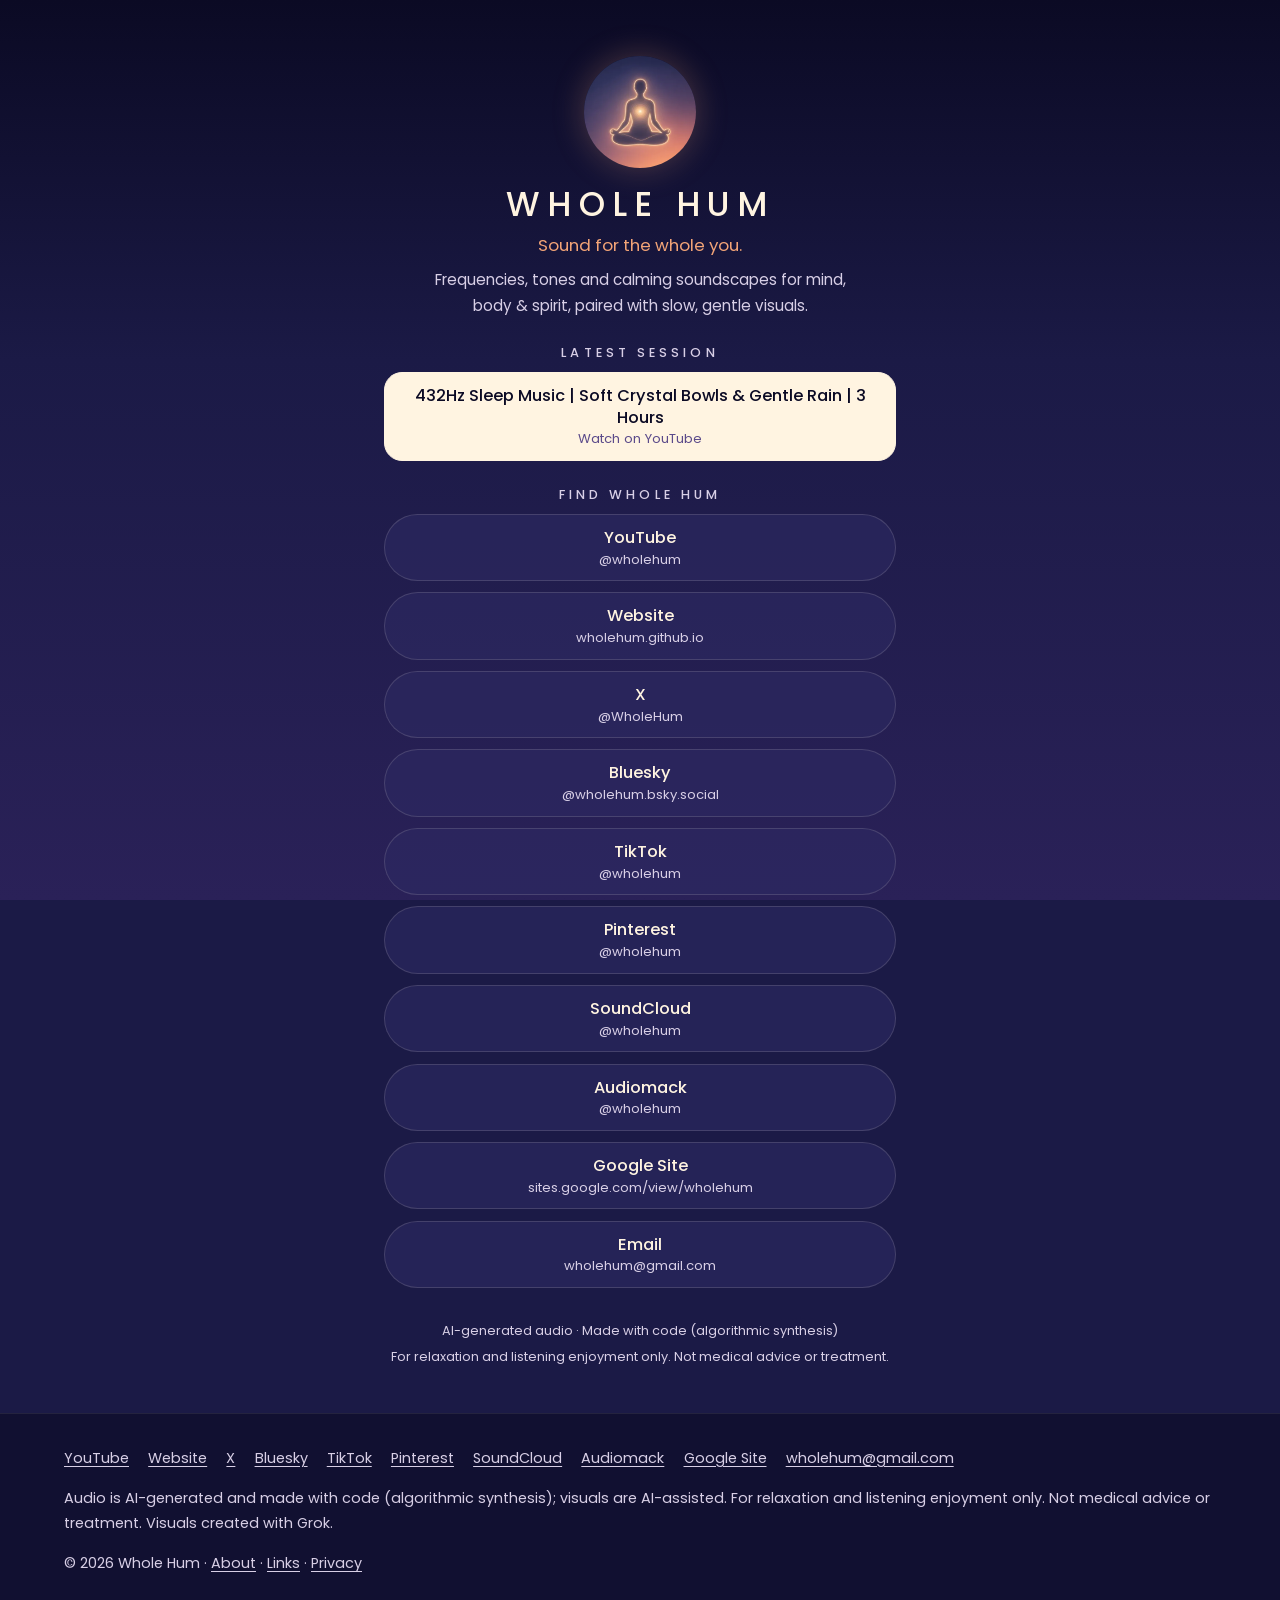
==== links/index.html @ 2df35dcc "Add /links bio-link page, update footer disclosure wording, add Links footer item, sitemap entry and" ====
<!doctype html>
<html lang="en">
<head>
<meta charset="utf-8">
<meta name="viewport" content="width=device-width, initial-scale=1">
<!-- Google Analytics 4 with Consent Mode v2 (details: privacy.html). Ads features off. -->
<script>
window.dataLayer = window.dataLayer || [];
function gtag(){dataLayer.push(arguments);}
(function () {
  var ADS_OFF = {ad_storage: 'denied', ad_user_data: 'denied', ad_personalization: 'denied'};
  function merge(a, b) { var o = {}, k; for (k in a) o[k] = a[k]; for (k in b) o[k] = b[k]; return o; }
  // EEA (EU + Iceland, Liechtenstein, Norway), UK and Switzerland: analytics off until the visitor accepts.
  gtag('consent', 'default', merge(ADS_OFF, {analytics_storage: 'denied', wait_for_update: 500, region: [
    'AT','BE','BG','HR','CY','CZ','DK','EE','FI','FR','DE','GR','HU','IE','IT','LV','LT','LU','MT','NL',
    'PL','PT','RO','SK','SI','ES','SE','IS','LI','NO','GB','CH']}));
  // Everywhere else: aggregate analytics on, advertising storage and signals off.
  gtag('consent', 'default', merge(ADS_OFF, {analytics_storage: 'granted'}));
  gtag('set', 'ads_data_redaction', true);
  // Likely European visitor (by time zone): ask first, and keep analytics off until they answer.
  var tz = ''; try { tz = Intl.DateTimeFormat().resolvedOptions().timeZone || ''; } catch (e) {}
  window.whNeedsConsent = /^(Europe|Arctic)\//.test(tz) ||
    /^(Atlantic\/(Reykjavik|Canary|Madeira|Azores|Faroe|Jan_Mayen)|Asia\/(Nicosia|Famagusta))$/.test(tz);
  var choice = null; try { choice = localStorage.getItem('wh-analytics-consent'); } catch (e) {}
  if (choice === 'granted' || choice === 'denied') {
    gtag('consent', 'update', {analytics_storage: choice});
  } else if (window.whNeedsConsent) {
    gtag('consent', 'update', {analytics_storage: 'denied'});
  }
  // An explicit "no" (banner Decline or the privacy-page switch) stops Google Analytics entirely.
  if (choice === 'denied') window['ga-disable-G-04TF991ZRR'] = true;
})();
gtag('js', new Date());
gtag('config', 'G-04TF991ZRR', {
  allow_google_signals: false,
  allow_ad_personalization_signals: false,
  cookie_expires: 34128000,
  cookie_flags: 'SameSite=Lax;Secure'
});
</script>
<script async src="https://www.googletagmanager.com/gtag/js?id=G-04TF991ZRR"></script>
<!-- End Google Analytics -->
<title>Whole Hum Links | YouTube, Socials &amp; Listening Platforms</title>
<meta name="description" content="All the official Whole Hum links in one place: YouTube, the website, X, Bluesky, TikTok, Pinterest, SoundCloud, Audiomack, the Google Site and email.">
<link rel="canonical" href="https://wholehum.github.io/links/">
<meta name="theme-color" content="#1b1a46">
<meta property="og:site_name" content="Whole Hum">
<meta property="og:type" content="website">
<meta property="og:title" content="Whole Hum Links | YouTube, Socials &amp; Listening Platforms">
<meta property="og:description" content="All the official Whole Hum links in one place: YouTube, the website, X, Bluesky, TikTok, Pinterest, SoundCloud, Audiomack, the Google Site and email.">
<meta property="og:url" content="https://wholehum.github.io/links/">
<meta property="og:image" content="https://wholehum.github.io/assets/img/og-default.jpg">
<meta property="og:image:width" content="1200">
<meta property="og:image:height" content="630">
<meta property="og:image:alt" content="Whole Hum: sound for the whole you">
<meta name="twitter:card" content="summary_large_image">
<meta name="twitter:site" content="@WholeHum">
<meta name="twitter:title" content="Whole Hum Links | YouTube, Socials &amp; Listening Platforms">
<meta name="twitter:description" content="All the official Whole Hum links in one place: YouTube, the website, X, Bluesky, TikTok, Pinterest, SoundCloud, Audiomack, the Google Site and email.">
<meta name="twitter:image" content="https://wholehum.github.io/assets/img/og-default.jpg">
<link rel="icon" href="../favicon.ico" sizes="48x48">
<link rel="icon" type="image/png" sizes="32x32" href="../assets/img/icon-32.png">
<link rel="apple-touch-icon" href="../assets/img/icon-180.png">
<link rel="manifest" href="../site.webmanifest">
<link rel="preload" href="../assets/fonts/poppins-regular.woff2" as="font" type="font/woff2" crossorigin>
<link rel="stylesheet" href="../assets/css/style.css">
</head>
<body>
<a class="skip" href="#main">Skip to content</a>
<main id="main" class="bio">
  <header class="bio-head">
    <picture><source srcset="../assets/img/wholehum-logo-400.webp" type="image/webp"><img class="bio-logo" src="../assets/img/wholehum-logo-400.jpg" width="400" height="400" alt="Whole Hum logo: a glowing figure seated in meditation against a dusk gradient from indigo to peach"></picture>
    <h1>Whole Hum</h1>
    <p class="bio-tagline">Sound for the whole you.</p>
    <p class="bio-lede">Frequencies, tones and calming soundscapes for mind, body &amp; spirit, paired with slow, gentle visuals.</p>
  </header>

  <section class="bio-section" aria-labelledby="bio-latest">
    <h2 id="bio-latest" class="bio-label">Latest session</h2>
    <a class="bio-btn bio-feature" href="https://www.youtube.com/watch?v=yZ9LNX3weBQ&amp;utm_source=wholehum_site&amp;utm_medium=bio_link&amp;utm_campaign=links_page&amp;utm_content=youtube" rel="noopener" data-link-platform="youtube" data-link-position="featured"><span class="bio-name">432Hz Sleep Music | Soft Crystal Bowls &amp; Gentle Rain | 3 Hours</span><span class="bio-handle">Watch on YouTube</span></a>
  </section>

  <section class="bio-section" aria-labelledby="bio-find">
    <h2 id="bio-find" class="bio-label">Find Whole Hum</h2>
    <ul class="bio-links"><li><a class="bio-btn" href="https://www.youtube.com/@wholehum?utm_source=wholehum_site&amp;utm_medium=bio_link&amp;utm_campaign=links_page&amp;utm_content=youtube" rel="me noopener" data-link-platform="youtube" data-link-position="main"><span class="bio-name">YouTube</span><span class="bio-handle">@wholehum</span></a></li><li><a class="bio-btn" href="../" data-link-platform="website" data-link-position="main"><span class="bio-name">Website</span><span class="bio-handle">wholehum.github.io</span></a></li><li><a class="bio-btn" href="https://x.com/WholeHum?utm_source=wholehum_site&amp;utm_medium=bio_link&amp;utm_campaign=links_page&amp;utm_content=x" rel="me noopener" data-link-platform="x" data-link-position="main"><span class="bio-name">X</span><span class="bio-handle">@WholeHum</span></a></li><li><a class="bio-btn" href="https://bsky.app/profile/wholehum.bsky.social?utm_source=wholehum_site&amp;utm_medium=bio_link&amp;utm_campaign=links_page&amp;utm_content=bluesky" rel="me noopener" data-link-platform="bluesky" data-link-position="main"><span class="bio-name">Bluesky</span><span class="bio-handle">@wholehum.bsky.social</span></a></li><li><a class="bio-btn" href="https://www.tiktok.com/@wholehum?utm_source=wholehum_site&amp;utm_medium=bio_link&amp;utm_campaign=links_page&amp;utm_content=tiktok" rel="me noopener" data-link-platform="tiktok" data-link-position="main"><span class="bio-name">TikTok</span><span class="bio-handle">@wholehum</span></a></li><li><a class="bio-btn" href="https://www.pinterest.com/wholehum/?utm_source=wholehum_site&amp;utm_medium=bio_link&amp;utm_campaign=links_page&amp;utm_content=pinterest" rel="me noopener" data-link-platform="pinterest" data-link-position="main"><span class="bio-name">Pinterest</span><span class="bio-handle">@wholehum</span></a></li><li><a class="bio-btn" href="https://soundcloud.com/wholehum?utm_source=wholehum_site&amp;utm_medium=bio_link&amp;utm_campaign=links_page&amp;utm_content=soundcloud" rel="me noopener" data-link-platform="soundcloud" data-link-position="main"><span class="bio-name">SoundCloud</span><span class="bio-handle">@wholehum</span></a></li><li><a class="bio-btn" href="https://audiomack.com/wholehum?utm_source=wholehum_site&amp;utm_medium=bio_link&amp;utm_campaign=links_page&amp;utm_content=audiomack" rel="me noopener" data-link-platform="audiomack" data-link-position="main"><span class="bio-name">Audiomack</span><span class="bio-handle">@wholehum</span></a></li><li><a class="bio-btn" href="https://sites.google.com/view/wholehum?utm_source=wholehum_site&amp;utm_medium=bio_link&amp;utm_campaign=links_page&amp;utm_content=google_site" rel="me noopener" data-link-platform="google_site" data-link-position="main"><span class="bio-name">Google Site</span><span class="bio-handle">sites.google.com/view/wholehum</span></a></li><li><a class="bio-btn" href="mailto:wholehum@gmail.com" data-link-platform="email" data-link-position="main"><span class="bio-name">Email</span><span class="bio-handle">wholehum@gmail.com</span></a></li></ul>
  </section>

  <div class="bio-fine">
    <p>AI-generated audio &middot; Made with code (algorithmic synthesis)</p>
    <p>For relaxation and listening enjoyment only. Not medical advice or treatment.</p>
  </div>
</main>
<footer class="site-footer">
  <div class="wrap">
    <nav aria-label="Whole Hum elsewhere"><ul><li><a href="https://www.youtube.com/@wholehum?utm_source=wholehum_site&amp;utm_medium=bio_link&amp;utm_campaign=links_page&amp;utm_content=youtube" rel="me noopener" data-link-platform="youtube" data-link-position="footer">YouTube</a></li><li><a href="../" data-link-platform="website" data-link-position="footer">Website</a></li><li><a href="https://x.com/WholeHum?utm_source=wholehum_site&amp;utm_medium=bio_link&amp;utm_campaign=links_page&amp;utm_content=x" rel="me noopener" data-link-platform="x" data-link-position="footer">X</a></li><li><a href="https://bsky.app/profile/wholehum.bsky.social?utm_source=wholehum_site&amp;utm_medium=bio_link&amp;utm_campaign=links_page&amp;utm_content=bluesky" rel="me noopener" data-link-platform="bluesky" data-link-position="footer">Bluesky</a></li><li><a href="https://www.tiktok.com/@wholehum?utm_source=wholehum_site&amp;utm_medium=bio_link&amp;utm_campaign=links_page&amp;utm_content=tiktok" rel="me noopener" data-link-platform="tiktok" data-link-position="footer">TikTok</a></li><li><a href="https://www.pinterest.com/wholehum/?utm_source=wholehum_site&amp;utm_medium=bio_link&amp;utm_campaign=links_page&amp;utm_content=pinterest" rel="me noopener" data-link-platform="pinterest" data-link-position="footer">Pinterest</a></li><li><a href="https://soundcloud.com/wholehum?utm_source=wholehum_site&amp;utm_medium=bio_link&amp;utm_campaign=links_page&amp;utm_content=soundcloud" rel="me noopener" data-link-platform="soundcloud" data-link-position="footer">SoundCloud</a></li><li><a href="https://audiomack.com/wholehum?utm_source=wholehum_site&amp;utm_medium=bio_link&amp;utm_campaign=links_page&amp;utm_content=audiomack" rel="me noopener" data-link-platform="audiomack" data-link-position="footer">Audiomack</a></li><li><a href="https://sites.google.com/view/wholehum?utm_source=wholehum_site&amp;utm_medium=bio_link&amp;utm_campaign=links_page&amp;utm_content=google_site" rel="me noopener" data-link-platform="google_site" data-link-position="footer">Google Site</a></li><li><a href="mailto:wholehum@gmail.com" data-link-platform="email" data-link-position="footer">wholehum@gmail.com</a></li></ul></nav>
    <p>Audio is AI-generated and made with code (algorithmic synthesis); visuals are AI-assisted. For relaxation and listening enjoyment only. Not medical advice or treatment. Visuals created with Grok.</p>
    <p>&copy; 2026 Whole Hum &middot; <a href="../about.html">About</a> &middot; <a href="./" aria-current="page">Links</a> &middot; <a href="../privacy.html">Privacy</a></p>
  </div>
</footer>
<script src="../assets/js/links.js" defer></script>
<script src="../assets/js/analytics.js" defer></script>
<!-- Cloudflare Web Analytics --><script type='module' src='https://static.cloudflareinsights.com/beacon.min.js' data-cf-beacon='{"token": "a6b800e443594c818296fdfd0c3c9e5a"}'></script><!-- End Cloudflare Web Analytics -->
</body>
</html>
---- assets/css/style.css ----
/* Whole Hum — sound for the whole you. Plain CSS, no build step. */
@font-face{font-family:"Poppins";font-style:normal;font-weight:300;font-display:swap;src:url("../fonts/poppins-light.woff2") format("woff2")}
@font-face{font-family:"Poppins";font-style:normal;font-weight:400;font-display:swap;src:url("../fonts/poppins-regular.woff2") format("woff2")}
@font-face{font-family:"Poppins";font-style:normal;font-weight:500;font-display:swap;src:url("../fonts/poppins-medium.woff2") format("woff2")}
@font-face{font-family:"Poppins";font-style:normal;font-weight:600;font-display:swap;src:url("../fonts/poppins-semibold.woff2") format("woff2")}

:root{
  --night:#0b0a24;      /* deepest indigo */
  --indigo:#1b1a46;     /* page background */
  --dusk:#2d2a63;       /* cards */
  --violet:#5b4a8a;     /* accents / borders */
  --peach:#f2a477;      /* warm glow accent */
  --gold:#ffd9a8;       /* link hover */
  --cream:#fff4e1;      /* main text */
  --muted:#d8cfe6;      /* secondary text */
  --radius:18px;
  --max:72rem;
  --read:44rem;
}
*,*::before,*::after{box-sizing:border-box}
html{-webkit-text-size-adjust:100%;scroll-behavior:smooth}
body{margin:0;font-family:"Poppins",system-ui,-apple-system,"Segoe UI",Roboto,sans-serif;font-weight:400;line-height:1.7;color:var(--cream);
  background:var(--indigo) linear-gradient(180deg,var(--night) 0%,var(--indigo) 40%,#2a2158 100%) fixed;min-height:100vh;display:flex;flex-direction:column}
main{flex:1}
img{max-width:100%;height:auto;display:block}
a{color:var(--peach);text-underline-offset:.18em}
a:hover{color:var(--gold)}
:focus-visible{outline:3px solid var(--gold);outline-offset:3px;border-radius:4px}
h1,h2,h3{line-height:1.25;font-weight:500;letter-spacing:.01em;margin:0 0 .6em}
h1{font-size:clamp(2rem,5.5vw,3.4rem);font-weight:300}
h2{font-size:clamp(1.4rem,3.2vw,2rem)}
h3{font-size:1.15rem}
p,ul,ol{margin:0 0 1.1em}
.wrap{width:min(100% - 2.5rem,var(--max));margin-inline:auto}
.read{width:min(100% - 2.5rem,var(--read));margin-inline:auto}
.skip{position:absolute;left:-999px;top:0;background:var(--cream);color:var(--night);padding:.6rem 1rem;z-index:10;border-radius:0 0 8px 0}
.skip:focus{left:0}

/* Header */
.site-header{position:sticky;top:0;z-index:5;background:rgba(11,10,36,.82);backdrop-filter:blur(8px);-webkit-backdrop-filter:blur(8px);border-bottom:1px solid rgba(255,244,225,.08)}
.site-header .wrap{display:flex;align-items:center;justify-content:space-between;gap:1rem;padding:.7rem 0;flex-wrap:wrap}
.brand{display:flex;align-items:center;gap:.6rem;color:var(--cream);text-decoration:none;font-weight:500;letter-spacing:.22em;text-transform:uppercase;font-size:.95rem}
.brand img{width:36px;height:36px;border-radius:50%}
.nav ul{list-style:none;margin:0;padding:0;display:flex;gap:.25rem 1.1rem;flex-wrap:wrap}
.nav a{color:var(--muted);text-decoration:none;font-size:.95rem;padding:.3rem 0}
.nav a:hover,.nav a[aria-current="page"]{color:var(--cream);border-bottom:2px solid var(--peach)}

/* Hero */
.hero{position:relative;isolation:isolate;overflow:hidden;text-align:center;padding:clamp(5rem,16vw,10rem) 0 clamp(4rem,12vw,8rem)}
.hero picture,.hero picture img{position:absolute;inset:0;width:100%;height:100%;object-fit:cover;z-index:-2}
.hero::after{content:"";position:absolute;inset:0;z-index:-1;background:linear-gradient(180deg,rgba(11,10,36,.25) 0%,rgba(27,26,70,.35) 55%,var(--indigo) 100%)}
.eyebrow{display:inline-block;letter-spacing:.32em;text-transform:uppercase;font-size:.85rem;font-weight:500;color:var(--cream);margin-bottom:.8rem}
.hero h1{text-shadow:0 2px 24px rgba(11,10,36,.55)}
.hero p.lede{max-width:38rem;margin:0 auto 1.8rem;font-size:1.1rem;color:var(--cream);text-shadow:0 1px 12px rgba(11,10,36,.7)}
.btn{display:inline-block;padding:.75rem 1.4rem;border-radius:999px;background:var(--cream);color:var(--night);text-decoration:none;font-weight:500;transition:transform .2s ease,background .2s ease}
.btn:hover{background:var(--gold);color:var(--night);transform:translateY(-1px)}
.btn.ghost{background:transparent;color:var(--cream);border:1px solid rgba(255,244,225,.55)}
.btn.ghost:hover{background:rgba(255,244,225,.1);color:var(--cream)}
.actions{display:flex;gap:.8rem;justify-content:center;flex-wrap:wrap}

/* Sections */
section{padding:clamp(2.5rem,6vw,4.5rem) 0}
.section-intro{max-width:40rem;color:var(--muted)}
.grid{display:grid;gap:1.1rem;grid-template-columns:repeat(auto-fit,minmax(min(100%,13rem),1fr))}
.card{background:rgba(45,42,99,.55);border:1px solid rgba(255,244,225,.09);border-radius:var(--radius);padding:1.4rem}
.card h3{margin-bottom:.35em}
.card p{margin:0;color:var(--muted);font-size:.95rem}
.card .icon{font-size:1.6rem;line-height:1;margin-bottom:.6rem;display:block}
.card a.more{display:inline-block;margin-top:.8rem;font-size:.95rem}

/* Video slot */
.video{position:relative;aspect-ratio:16/9;border-radius:var(--radius);overflow:hidden;background:var(--night);border:1px solid rgba(255,244,225,.1)}
.video iframe{position:absolute;inset:0;width:100%;height:100%;border:0}
.video.placeholder picture,.video.placeholder img{position:absolute;inset:0;width:100%;height:100%;object-fit:cover}
.video.placeholder .overlay{position:absolute;inset:0;display:flex;flex-direction:column;align-items:center;justify-content:center;text-align:center;gap:.6rem;padding:1rem;background:rgba(11,10,36,.35)}
.video.placeholder .overlay p{margin:0;font-size:1.05rem}
.session-feature{display:grid;gap:1.6rem;grid-template-columns:repeat(auto-fit,minmax(min(100%,22rem),1fr));align-items:center}

/* Article */
.article{padding-top:clamp(2.5rem,6vw,4rem)}
.article header{margin-bottom:1.6rem}
.article .meta{color:var(--muted);font-size:.92rem}
.article h2{margin-top:1.8em}
.article li{margin-bottom:.4em}
.note{background:rgba(242,164,119,.1);border-left:4px solid var(--peach);border-radius:0 12px 12px 0;padding:1rem 1.2rem;margin:1.6rem 0;color:var(--cream)}
.note p:last-child{margin:0}
.sources{font-size:.92rem;color:var(--muted)}
.sources li{margin-bottom:.5em;overflow-wrap:anywhere}
.breadcrumb{font-size:.9rem;color:var(--muted);margin-bottom:1rem}
.breadcrumb a{color:var(--muted)}
.links-list{list-style:none;padding:0;display:grid;grid-template-columns:minmax(0,1fr);gap:.6rem}
.links-list a{display:flex;justify-content:space-between;gap:1rem;padding:.9rem 1.1rem;border-radius:12px;background:rgba(45,42,99,.55);border:1px solid rgba(255,244,225,.09);color:var(--cream);text-decoration:none}
.links-list a:hover{border-color:var(--peach)}
.links-list span{color:var(--muted);min-width:0;overflow-wrap:anywhere;text-align:right}

/* Footer */
.site-footer{border-top:1px solid rgba(255,244,225,.08);background:rgba(11,10,36,.6);padding:2rem 0;font-size:.9rem;color:var(--muted)}
.site-footer .wrap{display:grid;gap:1rem}
.site-footer ul{list-style:none;padding:0;margin:0;display:flex;flex-wrap:wrap;gap:.4rem 1.2rem}
.site-footer a{color:var(--muted)}
.site-footer a:hover{color:var(--cream)}
.site-footer p{margin:0}

/* Somatic Reset Space (breathing pacer) */
.widget-card{max-width:34rem;margin-inline:auto;text-align:center;display:flex;flex-direction:column;align-items:center;gap:.9rem;padding:clamp(1.4rem,4vw,2rem)}
.widget-title{font-size:.85rem;font-weight:500;letter-spacing:.32em;text-transform:uppercase;color:var(--peach);margin:0}
.widget-card p.widget-intro{color:var(--muted);font-size:.95rem;max-width:28rem}
.breathing-container{--size:9rem;width:var(--size);height:var(--size);display:flex;align-items:center;justify-content:center;margin:.4rem 0}
.breathing-circle{width:40%;height:40%;border-radius:50%;background:radial-gradient(circle at 50% 45%,var(--gold) 0%,var(--peach) 55%,var(--violet) 100%);box-shadow:0 0 24px rgba(242,164,119,.25);opacity:.35;transform:scale(1);transition:transform 4s ease-in-out,opacity 4s ease-in-out}
.breathing-circle.is-inhale{transform:scale(2.4);opacity:.7}
.widget-card p.timer-text{margin:0;min-height:1.7em;font-size:1.05rem;font-weight:300;color:var(--cream)}
.control-btn{font:inherit;font-weight:500;display:inline-block;padding:.75rem 1.4rem;min-width:8rem;border:0;border-radius:999px;background:var(--cream);color:var(--night);cursor:pointer;transition:transform .2s ease,background .2s ease}
.control-btn:hover{background:var(--gold);transform:translateY(-1px)}
.widget-card p.widget-note{font-size:.85rem;color:var(--muted)}
@media (max-width:30rem){.breathing-container{--size:7.5rem}.widget-card{gap:.75rem}}
@media (prefers-reduced-motion:reduce){
  .breathing-circle,.breathing-circle.is-inhale{transform:scale(1.8)!important;transition:opacity 1.5s ease-in-out!important}
  .breathing-circle{opacity:.4}
  .breathing-circle.is-inhale{opacity:.8}
  .control-btn:hover{transform:none}
}

@media (prefers-reduced-motion:reduce){*{scroll-behavior:auto!important;transition:none!important}}

/* Analytics consent banner (only shown to likely European visitors) and privacy page switch */
.consent{position:fixed;left:0;right:0;bottom:0;z-index:20;padding:.8rem 0 calc(.8rem + env(safe-area-inset-bottom));background:var(--dusk);border-top:1px solid rgba(242,164,119,.45);box-shadow:0 -8px 28px rgba(11,10,36,.45);color:var(--cream);font-size:.92rem}
.consent-inner{width:min(100% - 2.5rem,var(--max));margin-inline:auto;display:flex;flex-wrap:wrap;align-items:center;justify-content:space-between;gap:.6rem 1.2rem}
.consent-text{margin:0;flex:1 1 22rem;line-height:1.55}
.consent-text strong{color:var(--peach);font-weight:500}
.consent-text a{color:var(--peach)}
.consent-actions{display:flex;gap:.6rem;flex-wrap:wrap}
.consent-btn{font:inherit;font-weight:500;padding:.55rem 1.2rem;min-width:6.5rem;border-radius:999px;cursor:pointer;border:1px solid var(--cream);background:var(--cream);color:var(--night)}
.consent-btn[data-choice="denied"]{background:transparent;color:var(--cream)}
.consent-btn:hover{background:var(--gold);border-color:var(--gold);color:var(--night)}
html.has-consent body{padding-bottom:9rem}
@media (min-width:48rem){html.has-consent body{padding-bottom:5rem}}
.switch{display:flex;align-items:flex-start;gap:.75rem;cursor:pointer;font-weight:500}
.switch input{width:1.3rem;height:1.3rem;margin:.2rem 0 0;flex:none;accent-color:var(--peach);cursor:pointer}
.switch-status{color:var(--muted);font-size:.92rem;margin:.5rem 0 0}

/* Bio link page (/links/) */
.bio{width:min(100% - 2.5rem,32rem);margin-inline:auto;padding:clamp(2rem,7vw,3.5rem) 0 2.5rem;text-align:center}
.bio-head{margin-bottom:1.6rem}
.bio-logo{width:112px;height:112px;border-radius:50%;margin:0 auto 1rem;box-shadow:0 0 32px rgba(242,164,119,.28)}
.bio h1{font-size:clamp(1.6rem,6vw,2.1rem);font-weight:500;letter-spacing:.22em;text-transform:uppercase;margin:0 0 .3rem}
.bio-tagline{color:var(--peach);font-size:1.05rem;margin:0 0 .5rem}
.bio-lede{color:var(--muted);font-size:.95rem;margin:0 auto;max-width:26rem}
.bio-section{padding:0;margin:0 0 1.6rem}
.bio-label{font-size:.8rem;font-weight:500;letter-spacing:.32em;text-transform:uppercase;color:var(--muted);margin:0 0 .7rem}
.bio-links{list-style:none;margin:0;padding:0;display:grid;gap:.7rem}
.bio-btn{display:flex;flex-direction:column;align-items:center;justify-content:center;gap:.1rem;min-height:3.6rem;padding:.75rem 1.2rem;border-radius:999px;background:rgba(45,42,99,.6);border:1px solid rgba(255,244,225,.14);color:var(--cream);text-decoration:none;line-height:1.35;transition:transform .2s ease,border-color .2s ease,background .2s ease}
.bio-btn:hover{color:var(--cream);border-color:var(--peach);background:rgba(45,42,99,.85);transform:translateY(-1px)}
.bio-name{font-weight:500;font-size:1.02rem}
.bio-handle{color:var(--muted);font-size:.82rem;overflow-wrap:anywhere}
.bio-feature{border-radius:var(--radius);background:var(--cream);border-color:var(--cream);color:var(--night)}
.bio-feature .bio-handle{color:var(--violet)}
.bio-feature:hover{background:var(--gold);border-color:var(--gold);color:var(--night)}
.bio-fine{font-size:.8rem;color:var(--muted);margin-top:2rem}
.bio-fine p{margin:0 0 .3rem}
@media (prefers-reduced-motion:reduce){.bio-btn:hover{transform:none}}
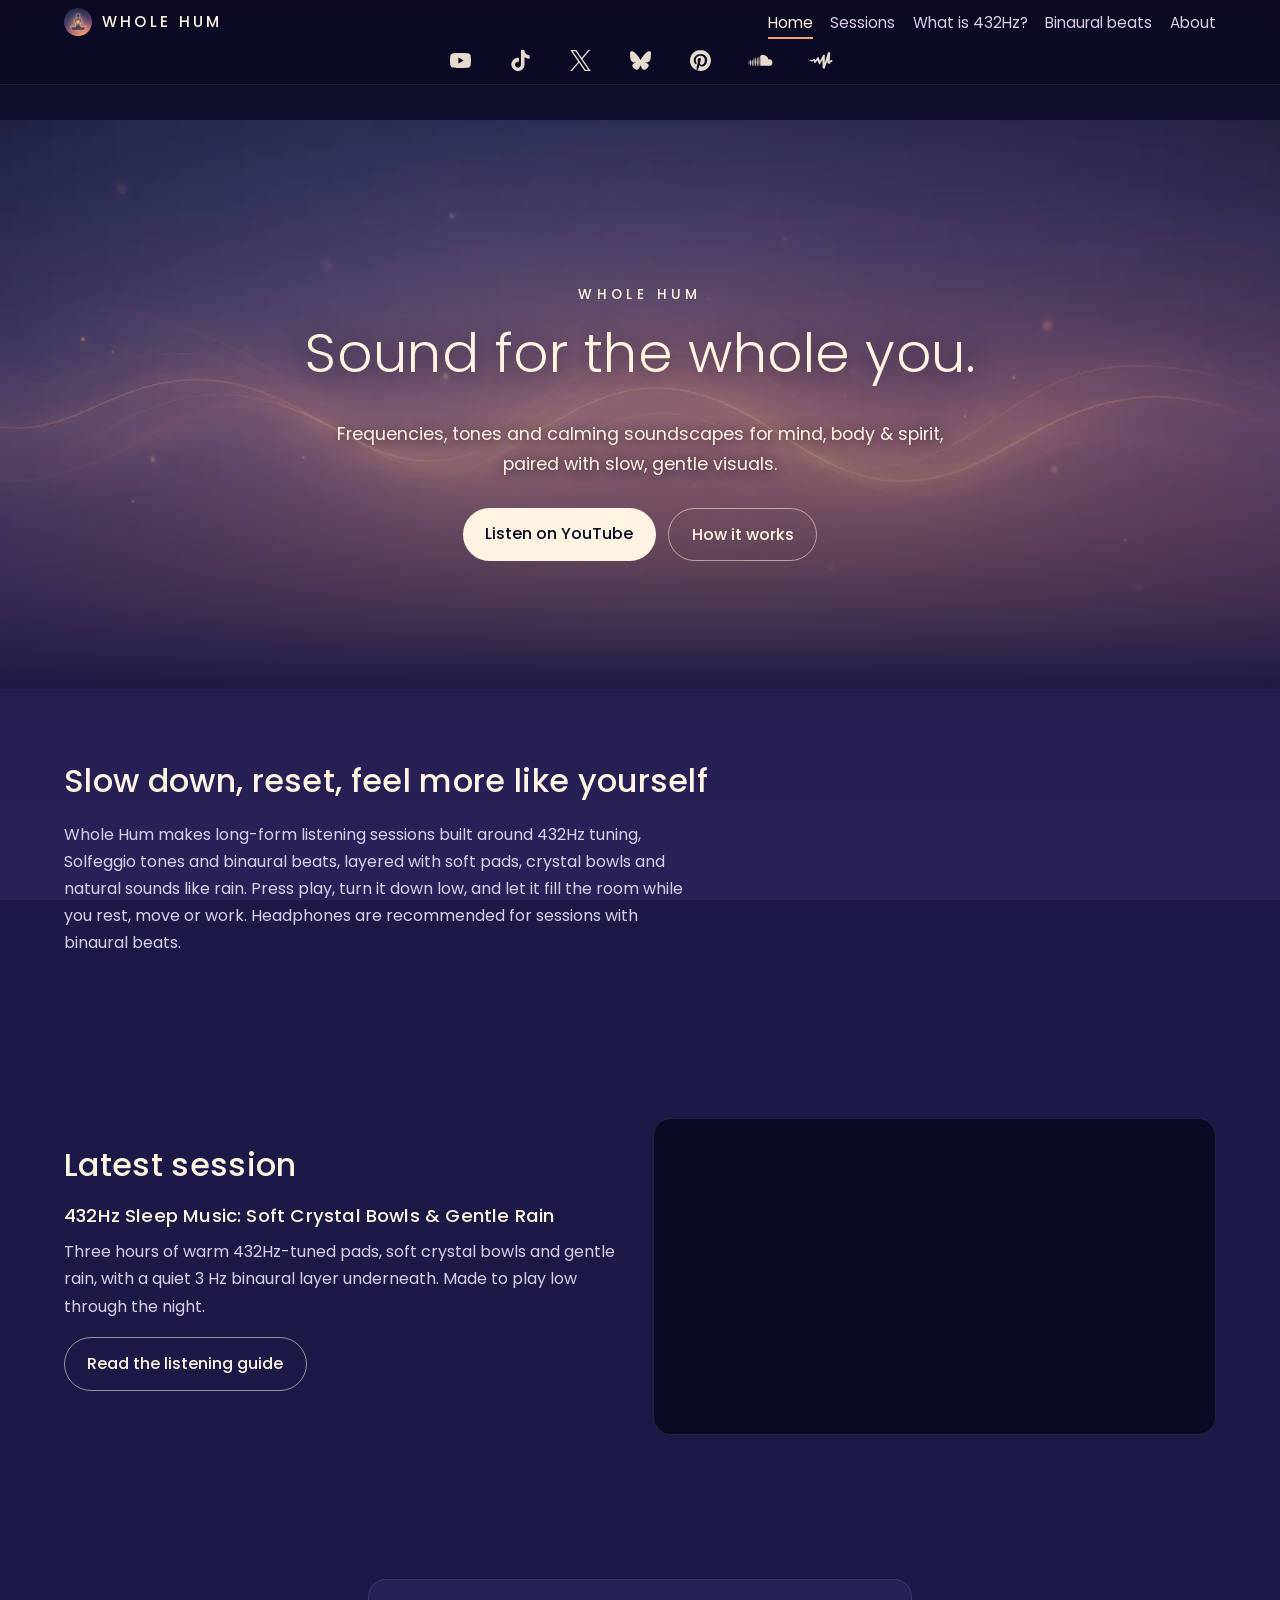
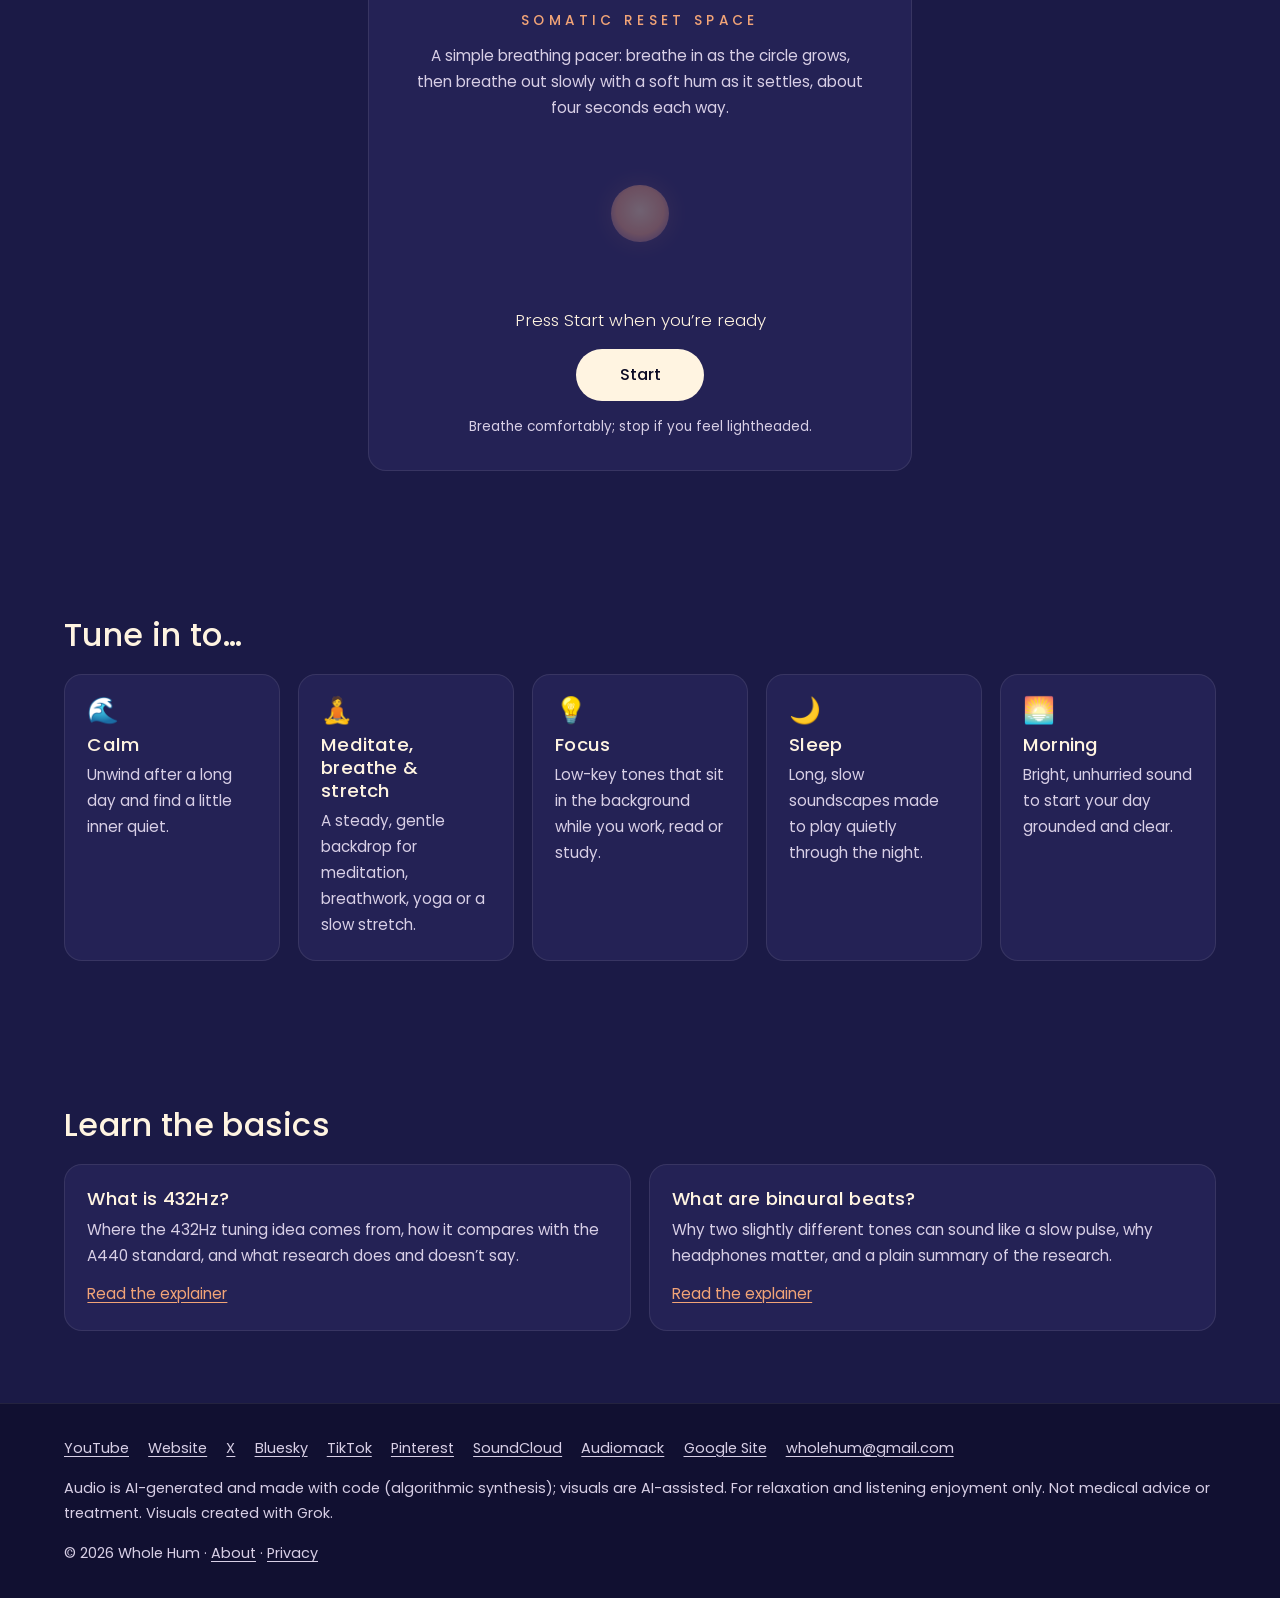
==== commit c96cb2db: "Social icon band under the header on every page; /links becomes a redirect - Social band (7 Simple I" ====
--- a/links/index.html
+++ b/links/index.html
@@ -3,102 +3,17 @@
 <head>
 <meta charset="utf-8">
 <meta name="viewport" content="width=device-width, initial-scale=1">
-<!-- Google Analytics 4 with Consent Mode v2 (details: privacy.html). Ads features off. -->
-<script>
-window.dataLayer = window.dataLayer || [];
-function gtag(){dataLayer.push(arguments);}
-(function () {
-  var ADS_OFF = {ad_storage: 'denied', ad_user_data: 'denied', ad_personalization: 'denied'};
-  function merge(a, b) { var o = {}, k; for (k in a) o[k] = a[k]; for (k in b) o[k] = b[k]; return o; }
-  // EEA (EU + Iceland, Liechtenstein, Norway), UK and Switzerland: analytics off until the visitor accepts.
-  gtag('consent', 'default', merge(ADS_OFF, {analytics_storage: 'denied', wait_for_update: 500, region: [
-    'AT','BE','BG','HR','CY','CZ','DK','EE','FI','FR','DE','GR','HU','IE','IT','LV','LT','LU','MT','NL',
-    'PL','PT','RO','SK','SI','ES','SE','IS','LI','NO','GB','CH']}));
-  // Everywhere else: aggregate analytics on, advertising storage and signals off.
-  gtag('consent', 'default', merge(ADS_OFF, {analytics_storage: 'granted'}));
-  gtag('set', 'ads_data_redaction', true);
-  // Likely European visitor (by time zone): ask first, and keep analytics off until they answer.
-  var tz = ''; try { tz = Intl.DateTimeFormat().resolvedOptions().timeZone || ''; } catch (e) {}
-  window.whNeedsConsent = /^(Europe|Arctic)\//.test(tz) ||
-    /^(Atlantic\/(Reykjavik|Canary|Madeira|Azores|Faroe|Jan_Mayen)|Asia\/(Nicosia|Famagusta))$/.test(tz);
-  var choice = null; try { choice = localStorage.getItem('wh-analytics-consent'); } catch (e) {}
-  if (choice === 'granted' || choice === 'denied') {
-    gtag('consent', 'update', {analytics_storage: choice});
-  } else if (window.whNeedsConsent) {
-    gtag('consent', 'update', {analytics_storage: 'denied'});
-  }
-  // An explicit "no" (banner Decline or the privacy-page switch) stops Google Analytics entirely.
-  if (choice === 'denied') window['ga-disable-G-04TF991ZRR'] = true;
-})();
-gtag('js', new Date());
-gtag('config', 'G-04TF991ZRR', {
-  allow_google_signals: false,
-  allow_ad_personalization_signals: false,
-  cookie_expires: 34128000,
-  cookie_flags: 'SameSite=Lax;Secure'
-});
-</script>
-<script async src="https://www.googletagmanager.com/gtag/js?id=G-04TF991ZRR"></script>
-<!-- End Google Analytics -->
-<title>Whole Hum Links | YouTube, Socials &amp; Listening Platforms</title>
-<meta name="description" content="All the official Whole Hum links in one place: YouTube, the website, X, Bluesky, TikTok, Pinterest, SoundCloud, Audiomack, the Google Site and email.">
-<link rel="canonical" href="https://wholehum.github.io/links/">
+<title>Whole Hum</title>
+<meta name="robots" content="noindex, follow">
+<link rel="canonical" href="https://wholehum.github.io/">
+<meta http-equiv="refresh" content="0; url=https://wholehum.github.io/">
+<script>location.replace('https://wholehum.github.io/');</script>
 <meta name="theme-color" content="#1b1a46">
-<meta property="og:site_name" content="Whole Hum">
-<meta property="og:type" content="website">
-<meta property="og:title" content="Whole Hum Links | YouTube, Socials &amp; Listening Platforms">
-<meta property="og:description" content="All the official Whole Hum links in one place: YouTube, the website, X, Bluesky, TikTok, Pinterest, SoundCloud, Audiomack, the Google Site and email.">
-<meta property="og:url" content="https://wholehum.github.io/links/">
-<meta property="og:image" content="https://wholehum.github.io/assets/img/og-default.jpg">
-<meta property="og:image:width" content="1200">
-<meta property="og:image:height" content="630">
-<meta property="og:image:alt" content="Whole Hum: sound for the whole you">
-<meta name="twitter:card" content="summary_large_image">
-<meta name="twitter:site" content="@WholeHum">
-<meta name="twitter:title" content="Whole Hum Links | YouTube, Socials &amp; Listening Platforms">
-<meta name="twitter:description" content="All the official Whole Hum links in one place: YouTube, the website, X, Bluesky, TikTok, Pinterest, SoundCloud, Audiomack, the Google Site and email.">
-<meta name="twitter:image" content="https://wholehum.github.io/assets/img/og-default.jpg">
 <link rel="icon" href="../favicon.ico" sizes="48x48">
-<link rel="icon" type="image/png" sizes="32x32" href="../assets/img/icon-32.png">
-<link rel="apple-touch-icon" href="../assets/img/icon-180.png">
-<link rel="manifest" href="../site.webmanifest">
-<link rel="preload" href="../assets/fonts/poppins-regular.woff2" as="font" type="font/woff2" crossorigin>
-<link rel="stylesheet" href="../assets/css/style.css">
+<style>body{margin:0;min-height:100vh;display:grid;place-items:center;background:#0b0a24;color:#fff4e1;font:1rem/1.6 system-ui,-apple-system,"Segoe UI",Roboto,sans-serif;text-align:center}a{color:#ffd9a8}</style>
 </head>
 <body>
-<a class="skip" href="#main">Skip to content</a>
-<main id="main" class="bio">
-  <header class="bio-head">
-    <picture><source srcset="../assets/img/wholehum-logo-400.webp" type="image/webp"><img class="bio-logo" src="../assets/img/wholehum-logo-400.jpg" width="400" height="400" alt="Whole Hum logo: a glowing figure seated in meditation against a dusk gradient from indigo to peach"></picture>
-    <h1>Whole Hum</h1>
-    <p class="bio-tagline">Sound for the whole you.</p>
-    <p class="bio-lede">Frequencies, tones and calming soundscapes for mind, body &amp; spirit, paired with slow, gentle visuals.</p>
-  </header>
-
-  <section class="bio-section" aria-labelledby="bio-latest">
-    <h2 id="bio-latest" class="bio-label">Latest session</h2>
-    <a class="bio-btn bio-feature" href="https://www.youtube.com/watch?v=yZ9LNX3weBQ&amp;utm_source=wholehum_site&amp;utm_medium=bio_link&amp;utm_campaign=links_page&amp;utm_content=youtube" rel="noopener" data-link-platform="youtube" data-link-position="featured"><span class="bio-name">432Hz Sleep Music | Soft Crystal Bowls &amp; Gentle Rain | 3 Hours</span><span class="bio-handle">Watch on YouTube</span></a>
-  </section>
-
-  <section class="bio-section" aria-labelledby="bio-find">
-    <h2 id="bio-find" class="bio-label">Find Whole Hum</h2>
-    <ul class="bio-links"><li><a class="bio-btn" href="https://www.youtube.com/@wholehum?utm_source=wholehum_site&amp;utm_medium=bio_link&amp;utm_campaign=links_page&amp;utm_content=youtube" rel="me noopener" data-link-platform="youtube" data-link-position="main"><span class="bio-name">YouTube</span><span class="bio-handle">@wholehum</span></a></li><li><a class="bio-btn" href="../" data-link-platform="website" data-link-position="main"><span class="bio-name">Website</span><span class="bio-handle">wholehum.github.io</span></a></li><li><a class="bio-btn" href="https://x.com/WholeHum?utm_source=wholehum_site&amp;utm_medium=bio_link&amp;utm_campaign=links_page&amp;utm_content=x" rel="me noopener" data-link-platform="x" data-link-position="main"><span class="bio-name">X</span><span class="bio-handle">@WholeHum</span></a></li><li><a class="bio-btn" href="https://bsky.app/profile/wholehum.bsky.social?utm_source=wholehum_site&amp;utm_medium=bio_link&amp;utm_campaign=links_page&amp;utm_content=bluesky" rel="me noopener" data-link-platform="bluesky" data-link-position="main"><span class="bio-name">Bluesky</span><span class="bio-handle">@wholehum.bsky.social</span></a></li><li><a class="bio-btn" href="https://www.tiktok.com/@wholehum?utm_source=wholehum_site&amp;utm_medium=bio_link&amp;utm_campaign=links_page&amp;utm_content=tiktok" rel="me noopener" data-link-platform="tiktok" data-link-position="main"><span class="bio-name">TikTok</span><span class="bio-handle">@wholehum</span></a></li><li><a class="bio-btn" href="https://www.pinterest.com/wholehum/?utm_source=wholehum_site&amp;utm_medium=bio_link&amp;utm_campaign=links_page&amp;utm_content=pinterest" rel="me noopener" data-link-platform="pinterest" data-link-position="main"><span class="bio-name">Pinterest</span><span class="bio-handle">@wholehum</span></a></li><li><a class="bio-btn" href="https://soundcloud.com/wholehum?utm_source=wholehum_site&amp;utm_medium=bio_link&amp;utm_campaign=links_page&amp;utm_content=soundcloud" rel="me noopener" data-link-platform="soundcloud" data-link-position="main"><span class="bio-name">SoundCloud</span><span class="bio-handle">@wholehum</span></a></li><li><a class="bio-btn" href="https://audiomack.com/wholehum?utm_source=wholehum_site&amp;utm_medium=bio_link&amp;utm_campaign=links_page&amp;utm_content=audiomack" rel="me noopener" data-link-platform="audiomack" data-link-position="main"><span class="bio-name">Audiomack</span><span class="bio-handle">@wholehum</span></a></li><li><a class="bio-btn" href="https://sites.google.com/view/wholehum?utm_source=wholehum_site&amp;utm_medium=bio_link&amp;utm_campaign=links_page&amp;utm_content=google_site" rel="me noopener" data-link-platform="google_site" data-link-position="main"><span class="bio-name">Google Site</span><span class="bio-handle">sites.google.com/view/wholehum</span></a></li><li><a class="bio-btn" href="mailto:wholehum@gmail.com" data-link-platform="email" data-link-position="main"><span class="bio-name">Email</span><span class="bio-handle">wholehum@gmail.com</span></a></li></ul>
-  </section>
-
-  <div class="bio-fine">
-    <p>AI-generated audio &middot; Made with code (algorithmic synthesis)</p>
-    <p>For relaxation and listening enjoyment only. Not medical advice or treatment.</p>
-  </div>
-</main>
-<footer class="site-footer">
-  <div class="wrap">
-    <nav aria-label="Whole Hum elsewhere"><ul><li><a href="https://www.youtube.com/@wholehum?utm_source=wholehum_site&amp;utm_medium=bio_link&amp;utm_campaign=links_page&amp;utm_content=youtube" rel="me noopener" data-link-platform="youtube" data-link-position="footer">YouTube</a></li><li><a href="../" data-link-platform="website" data-link-position="footer">Website</a></li><li><a href="https://x.com/WholeHum?utm_source=wholehum_site&amp;utm_medium=bio_link&amp;utm_campaign=links_page&amp;utm_content=x" rel="me noopener" data-link-platform="x" data-link-position="footer">X</a></li><li><a href="https://bsky.app/profile/wholehum.bsky.social?utm_source=wholehum_site&amp;utm_medium=bio_link&amp;utm_campaign=links_page&amp;utm_content=bluesky" rel="me noopener" data-link-platform="bluesky" data-link-position="footer">Bluesky</a></li><li><a href="https://www.tiktok.com/@wholehum?utm_source=wholehum_site&amp;utm_medium=bio_link&amp;utm_campaign=links_page&amp;utm_content=tiktok" rel="me noopener" data-link-platform="tiktok" data-link-position="footer">TikTok</a></li><li><a href="https://www.pinterest.com/wholehum/?utm_source=wholehum_site&amp;utm_medium=bio_link&amp;utm_campaign=links_page&amp;utm_content=pinterest" rel="me noopener" data-link-platform="pinterest" data-link-position="footer">Pinterest</a></li><li><a href="https://soundcloud.com/wholehum?utm_source=wholehum_site&amp;utm_medium=bio_link&amp;utm_campaign=links_page&amp;utm_content=soundcloud" rel="me noopener" data-link-platform="soundcloud" data-link-position="footer">SoundCloud</a></li><li><a href="https://audiomack.com/wholehum?utm_source=wholehum_site&amp;utm_medium=bio_link&amp;utm_campaign=links_page&amp;utm_content=audiomack" rel="me noopener" data-link-platform="audiomack" data-link-position="footer">Audiomack</a></li><li><a href="https://sites.google.com/view/wholehum?utm_source=wholehum_site&amp;utm_medium=bio_link&amp;utm_campaign=links_page&amp;utm_content=google_site" rel="me noopener" data-link-platform="google_site" data-link-position="footer">Google Site</a></li><li><a href="mailto:wholehum@gmail.com" data-link-platform="email" data-link-position="footer">wholehum@gmail.com</a></li></ul></nav>
-    <p>Audio is AI-generated and made with code (algorithmic synthesis); visuals are AI-assisted. For relaxation and listening enjoyment only. Not medical advice or treatment. Visuals created with Grok.</p>
-    <p>&copy; 2026 Whole Hum &middot; <a href="../about.html">About</a> &middot; <a href="./" aria-current="page">Links</a> &middot; <a href="../privacy.html">Privacy</a></p>
-  </div>
-</footer>
-<script src="../assets/js/links.js" defer></script>
-<script src="../assets/js/analytics.js" defer></script>
-<!-- Cloudflare Web Analytics --><script type='module' src='https://static.cloudflareinsights.com/beacon.min.js' data-cf-beacon='{"token": "a6b800e443594c818296fdfd0c3c9e5a"}'></script><!-- End Cloudflare Web Analytics -->
+<!-- /links/ moved: every Whole Hum link now lives in the icon band on every page of the site. -->
+<p>All Whole Hum links now live on the home page:<br><a href="https://wholehum.github.io/">wholehum.github.io</a></p>
 </body>
 </html>
